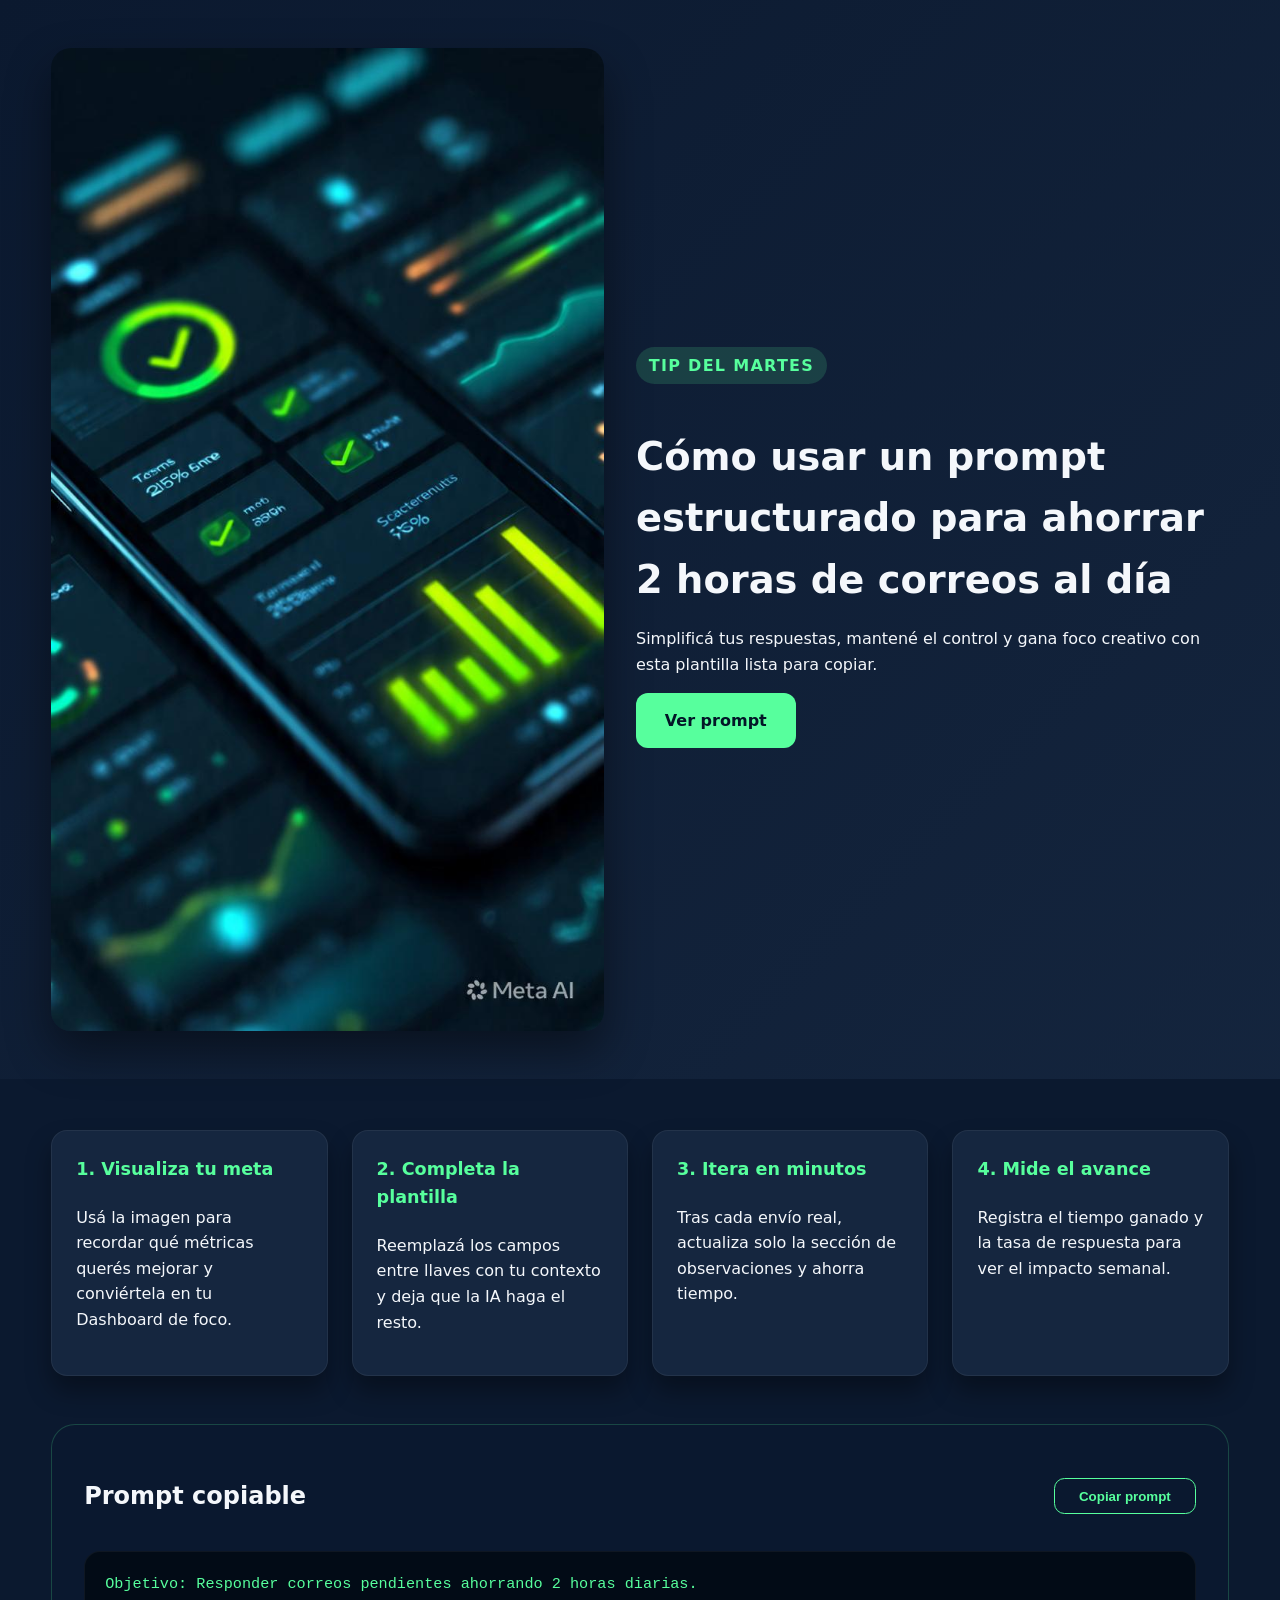
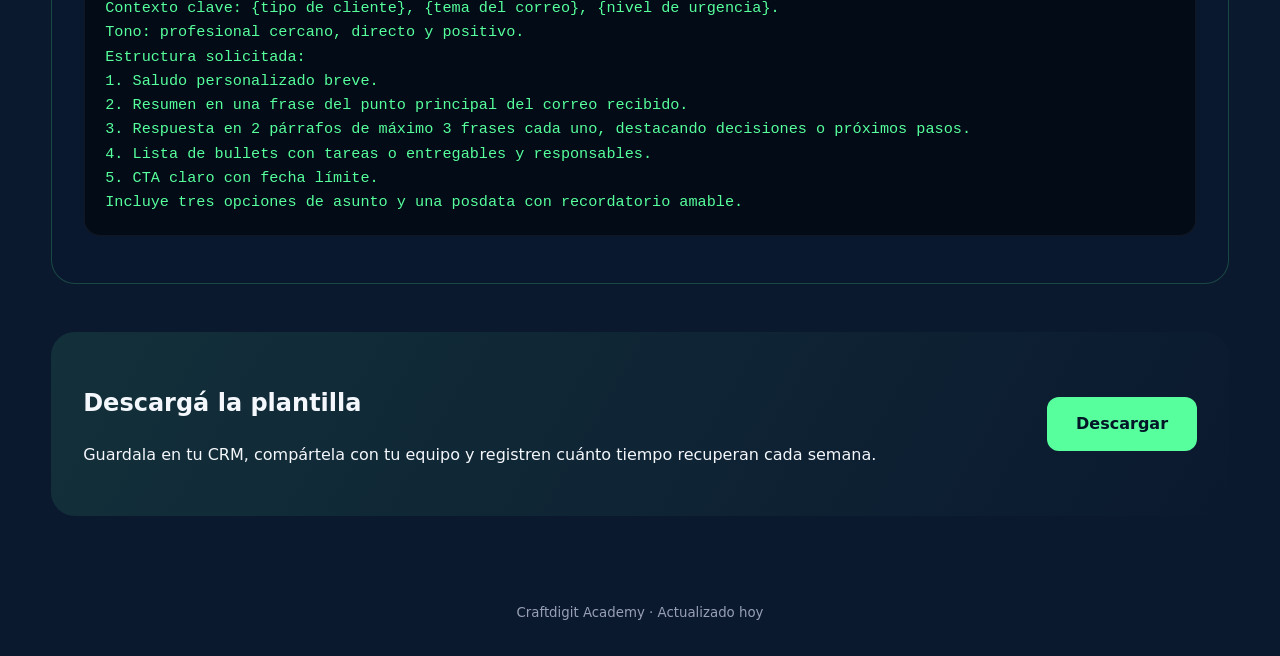
==== design/index.html @ b9a52d89 "chore: bootstrap workspace" ====
<!DOCTYPE html>
<html lang="es">
<head>
  <meta charset="UTF-8" />
  <meta name="viewport" content="width=device-width, initial-scale=1" />
  <title>Tip de Productividad - Prompt IA</title>
  <link rel="stylesheet" href="styles.css" />
</head>
<body>
  <header class="hero">
    <div class="hero__media" role="presentation">
      <img src="../assets/images/tip-productividad.jpg" alt="Tablero digital de métricas en verde neón" />
    </div>
    <div class="hero__copy">
      <p class="badge">Tip del martes</p>
      <h1>Cómo usar un prompt estructurado para ahorrar 2 horas de correos al día</h1>
      <p>Simplificá tus respuestas, mantené el control y gana foco creativo con esta plantilla lista para copiar.</p>
      <a class="hero__cta" href="#prompt" aria-label="Ir al prompt copiable">Ver prompt</a>
    </div>
  </header>

  <main>
    <section class="grid" aria-label="Pasos interactivos">
      <article class="card">
        <h2>1. Visualiza tu meta</h2>
        <p>Usá la imagen para recordar qué métricas querés mejorar y conviértela en tu Dashboard de foco.</p>
      </article>
      <article class="card">
        <h2>2. Completa la plantilla</h2>
        <p>Reemplazá los campos entre llaves con tu contexto y deja que la IA haga el resto.</p>
      </article>
      <article class="card">
        <h2>3. Itera en minutos</h2>
        <p>Tras cada envío real, actualiza solo la sección de observaciones y ahorra tiempo.</p>
      </article>
      <article class="card">
        <h2>4. Mide el avance</h2>
        <p>Registra el tiempo ganado y la tasa de respuesta para ver el impacto semanal.</p>
      </article>
    </section>

    <section id="prompt" class="prompt" aria-labelledby="prompt-title">
      <div class="prompt__header">
        <h2 id="prompt-title">Prompt copiable</h2>
        <button type="button" class="copy" aria-label="Copiar prompt">Copiar prompt</button>
      </div>
      <pre><code>Objetivo: Responder correos pendientes ahorrando 2 horas diarias.
Contexto clave: {tipo de cliente}, {tema del correo}, {nivel de urgencia}.
Tono: profesional cercano, directo y positivo.
Estructura solicitada:
1. Saludo personalizado breve.
2. Resumen en una frase del punto principal del correo recibido.
3. Respuesta en 2 párrafos de máximo 3 frases cada uno, destacando decisiones o próximos pasos.
4. Lista de bullets con tareas o entregables y responsables.
5. CTA claro con fecha límite.
Incluye tres opciones de asunto y una posdata con recordatorio amable.
</code></pre>
    </section>

    <section class="cta" aria-label="Llamada a la acción">
      <div>
        <h2>Descargá la plantilla</h2>
        <p>Guardala en tu CRM, compártela con tu equipo y registren cuánto tiempo recuperan cada semana.</p>
      </div>
      <a class="hero__cta" href="#" aria-label="Descargar">Descargar</a>
    </section>
  </main>

  <footer>
    <small>Craftdigit Academy · Actualizado hoy</small>
  </footer>

  <script>
    const button = document.querySelector('.copy');
    const codeBlock = document.querySelector('pre');
    button.addEventListener('click', () => {
      const selection = window.getSelection();
      const range = document.createRange();
      range.selectNodeContents(codeBlock);
      selection.removeAllRanges();
      selection.addRange(range);
      document.execCommand('copy');
      button.textContent = '¡Copiado!';
      setTimeout(() => (button.textContent = 'Copiar prompt'), 2000);
    });
  </script>
</body>
</html>
---- design/styles.css ----
:root {
  --blue-plomo: #0b192f;
  --blue-muted: #15263f;
  --green-neon: #57ff9d;
  --green-neon-dark: #2bde78;
  --text-light: #f4f7fb;
  --text-muted: #97a0b5;
}

* {
  box-sizing: border-box;
}

body {
  margin: 0;
  font-family: "Inter", "Segoe UI", system-ui, -apple-system, sans-serif;
  background: var(--blue-plomo);
  color: var(--text-light);
  line-height: 1.6;
}

img {
  max-width: 100%;
  height: auto;
  display: block;
}

.hero {
  display: flex;
  flex-wrap: wrap;
  gap: 2rem;
  padding: 3rem clamp(1.5rem, 4vw, 5rem);
  align-items: center;
  background: linear-gradient(135deg, rgba(11, 25, 47, 0.95), rgba(21, 38, 63, 0.9));
}

.hero__media {
  flex: 1 1 280px;
  border-radius: 1.25rem;
  overflow: hidden;
  box-shadow: 0 20px 45px rgba(0, 0, 0, 0.45);
}

.hero__copy {
  flex: 1 1 320px;
}

.badge {
  display: inline-block;
  padding: 0.35rem 0.8rem;
  border-radius: 999px;
  background: rgba(87, 255, 157, 0.15);
  color: var(--green-neon);
  font-weight: 600;
  text-transform: uppercase;
  letter-spacing: 0.08em;
  margin-bottom: 1rem;
}

.hero h1 {
  font-size: clamp(1.8rem, 3vw, 3rem);
  margin-bottom: 1rem;
}

.hero__cta {
  display: inline-flex;
  align-items: center;
  justify-content: center;
  padding: 0.9rem 1.8rem;
  border-radius: 0.75rem;
  background: var(--green-neon);
  color: #031627;
  font-weight: 700;
  text-decoration: none;
  transition: transform 0.2s ease, box-shadow 0.2s ease;
}

.hero__cta:hover {
  transform: translateY(-2px);
  box-shadow: 0 15px 30px rgba(87, 255, 157, 0.2);
}

main {
  padding: clamp(1.5rem, 4vw, 4rem);
}

.grid {
  display: flex;
  flex-wrap: wrap;
  gap: 1.5rem;
}

.card {
  flex: 1 1 220px;
  background: var(--blue-muted);
  border-radius: 1rem;
  padding: 1.5rem;
  border: 1px solid rgba(255, 255, 255, 0.06);
  min-height: 180px;
  display: flex;
  flex-direction: column;
  gap: 0.35rem;
  box-shadow: 0 15px 25px rgba(0, 0, 0, 0.35);
}

.card h2 {
  font-size: 1.1rem;
  color: var(--green-neon);
  margin: 0;
}

.prompt {
  margin-top: 3rem;
  background: rgba(11, 25, 47, 0.7);
  border-radius: 1.5rem;
  padding: 2rem;
  border: 1px solid rgba(87, 255, 157, 0.2);
}

.prompt__header {
  display: flex;
  justify-content: space-between;
  align-items: center;
  gap: 1rem;
}

.copy {
  background: transparent;
  border: 1px solid var(--green-neon);
  color: var(--green-neon);
  padding: 0.6rem 1.5rem;
  border-radius: 0.65rem;
  font-weight: 600;
  cursor: pointer;
  transition: background 0.2s ease;
}

.copy:hover {
  background: rgba(87, 255, 157, 0.1);
}

pre {
  background: #020b16;
  padding: 1.25rem;
  border-radius: 1rem;
  overflow-x: auto;
  font-size: 0.95rem;
  border: 1px solid rgba(255, 255, 255, 0.05);
}

code {
  font-family: "JetBrains Mono", "Fira Code", Consolas, monospace;
  color: var(--green-neon);
}

.cta {
  margin-top: 3rem;
  display: flex;
  flex-wrap: wrap;
  gap: 1.5rem;
  align-items: center;
  justify-content: space-between;
  background: linear-gradient(120deg, rgba(87, 255, 157, 0.1), rgba(11, 25, 47, 0.9));
  border-radius: 1.5rem;
  padding: 2rem;
}

footer {
  padding: 2rem;
  text-align: center;
  color: var(--text-muted);
}

@media (max-width: 720px) {
  .hero {
    padding: 2rem 1.5rem;
  }

  .prompt {
    padding: 1.5rem;
  }

  .cta {
    flex-direction: column;
    align-items: flex-start;
  }
}
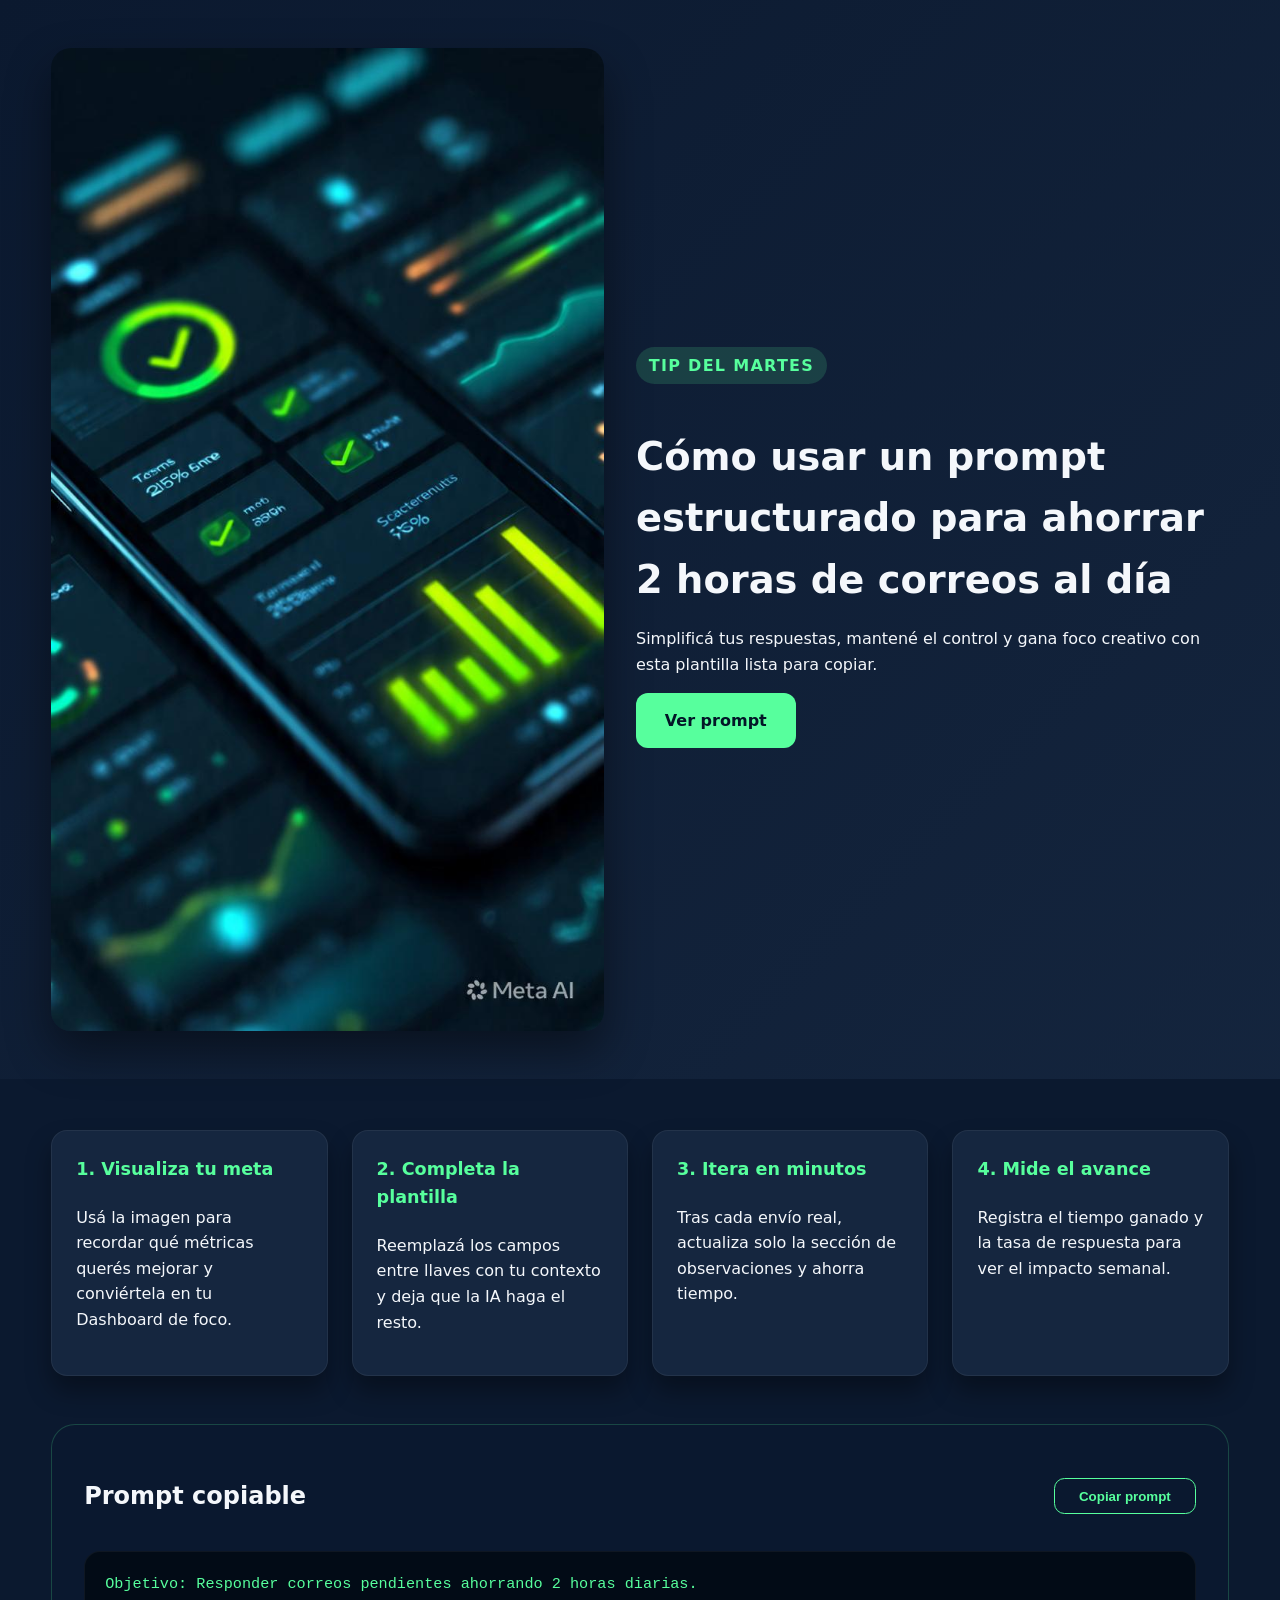
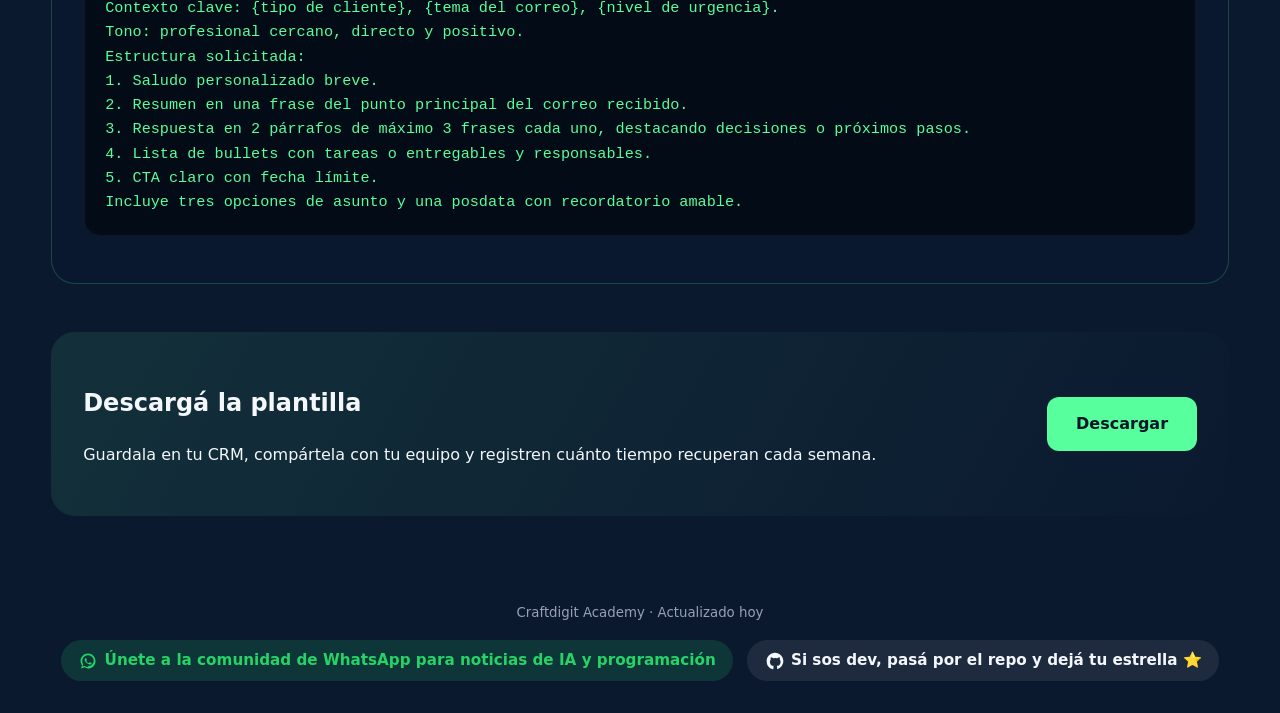
==== commit 7334c037: "Actualizar archivos para habilitar GitHub Pages" ====
--- a/design/index.html
+++ b/design/index.html
@@ -68,6 +68,24 @@
 
   <footer>
     <small>Craftdigit Academy · Actualizado hoy</small>
+    <div class="footer-links" aria-label="Comunidad y repositorio">
+      <a class="footer-link whatsapp" href="https://chat.whatsapp.com/EOtGq2n188MEAUO6gXXgqa?mode=gi_t" target="_blank" rel="noopener noreferrer" aria-label="Únete a la comunidad de WhatsApp">
+        <span class="footer-icon" aria-hidden="true">
+          <svg width="20" height="20" viewBox="0 0 32 32" role="presentation" focusable="false">
+            <path fill="currentColor" d="M16.04 4C9.4 4 4 9.24 4 15.72c0 2.6.87 5 2.36 6.99L5 28l5.45-1.82A12.2 12.2 0 0 0 16.04 28C22.68 28 28 22.76 28 16.28 28 9.24 22.68 4 16.04 4zm0 21.42c-1.93 0-3.73-.52-5.24-1.5l-.38-.24-3.23 1.08 1.06-3.04-.25-.4A9.02 9.02 0 0 1 7 15.72c0-4.83 4.05-8.76 9.04-8.76 5 0 9.04 3.93 9.04 8.76 0 4.84-4.04 8.76-9.04 8.76zm5.1-6.52c-.28-.14-1.62-.8-1.87-.88-.25-.1-.44-.14-.63.13-.19.27-.74.88-.91 1.05-.17.19-.34.2-.62.07-.28-.14-1.16-.43-2.2-1.39-.81-.72-1.35-1.6-1.51-1.86-.16-.26-.02-.4.12-.53.12-.12.28-.33.43-.5.14-.18.19-.27.3-.46.1-.18.05-.34-.02-.47-.07-.13-.63-1.5-.86-2.06-.23-.55-.46-.47-.63-.48h-.53c-.18 0-.47.07-.72.34-.25.26-.95.9-.95 2.2 0 1.3.97 2.55 1.1 2.72.14.18 1.9 2.93 4.7 4.06 2.8 1.14 2.8.76 3.3.71.5-.05 1.62-.66 1.86-1.3.23-.63.23-1.18.16-1.3-.07-.12-.26-.2-.54-.34z"/>
+          </svg>
+        </span>
+        Únete a la comunidad de WhatsApp para noticias de IA y programación
+      </a>
+      <a class="footer-link github" href="https://github.com/macdevbot-coder/macdevbot-coder" target="_blank" rel="noopener noreferrer" aria-label="Visita el repositorio de GitHub">
+        <span class="footer-icon" aria-hidden="true">
+          <svg width="20" height="20" viewBox="0 0 24 24" role="presentation" focusable="false">
+            <path fill="currentColor" d="M12 2c5.52 0 10 4.48 10 10 0 4.42-2.87 8.17-6.84 9.5-.5.09-.66-.21-.66-.47 0-.23.01-.99.01-1.79 0-.61-.2-1-.43-1.2 2.24-.25 4.6-1.12 4.6-5.03 0-1.11-.39-2.02-1.03-2.73.1-.25.45-1.27-.1-2.65 0 0-.84-.27-2.75 1.04a9.28 9.28 0 0 0-5 0C7.9 7.36 7.06 7.63 7.06 7.63c-.55 1.38-.2 2.4-.1 2.65-.64.71-1.03 1.62-1.03 2.73 0 3.9 2.36 4.78 4.6 5.03-.29.25-.47.69-.47 1.4 0 1.02.01 1.83.01 2.08 0 .26-.18.56-.67.47A10.01 10.01 0 0 1 2 12C2 6.48 6.48 2 12 2z"/>
+          </svg>
+        </span>
+        Si sos dev, pasá por el repo y dejá tu estrella ⭐
+      </a>
+    </div>
   </footer>
 
   <script>
--- a/design/styles.css
+++ b/design/styles.css
@@ -171,6 +171,45 @@
   color: var(--text-muted);
 }
 
+.footer-links {
+  margin-top: 1rem;
+  display: flex;
+  flex-wrap: wrap;
+  gap: 0.85rem;
+  justify-content: center;
+}
+
+.footer-link {
+  display: inline-flex;
+  align-items: center;
+  gap: 0.4rem;
+  padding: 0.5rem 1.1rem;
+  border-radius: 999px;
+  text-decoration: none;
+  font-weight: 600;
+  font-size: 0.95rem;
+  transition: transform 0.2s ease, box-shadow 0.2s ease;
+}
+
+.footer-link:hover {
+  transform: translateY(-1px);
+  box-shadow: 0 8px 18px rgba(0, 0, 0, 0.25);
+}
+
+.footer-link.whatsapp {
+  background: rgba(37, 211, 102, 0.15);
+  color: #25d366;
+}
+
+.footer-link.github {
+  background: rgba(244, 247, 251, 0.08);
+  color: var(--text-light);
+}
+
+.footer-icon {
+  display: flex;
+}
+
 @media (max-width: 720px) {
   .hero {
     padding: 2rem 1.5rem;
